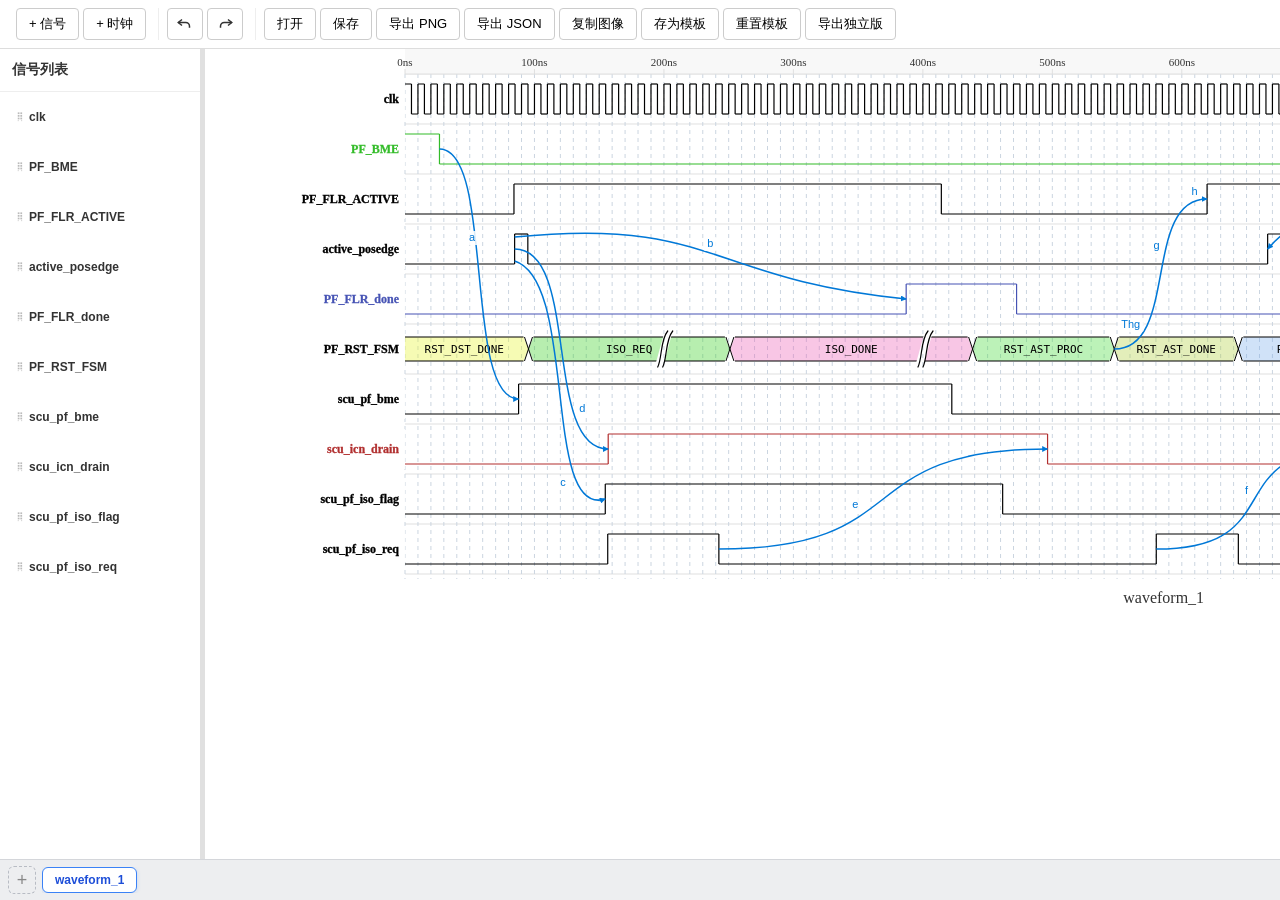
==== index.html @ 1f9a8b3c "feat: 同信号内弧形曲线箭头支持（如BUS状态间跳转）" ====
<!DOCTYPE html>
<html lang="zh-CN">
<head>
  <meta charset="UTF-8">
  <meta name="viewport" content="width=device-width, initial-scale=1.0">
  <title>波形图编辑器</title>
  <link rel="stylesheet" href="styles/main.css?v=8">
</head>
<body>
  <div class="app-container">
    <!-- 工具栏 -->
    <div class="toolbar" id="toolbar">
      <div class="toolbar-group">
        <button class="toolbar-btn" id="addSignalBtn" title="添加信号">+ 信号</button>
        <button class="toolbar-btn" id="addClockBtn" title="添加时钟">+ 时钟</button>
      </div>
      <div class="toolbar-group">
        <button class="toolbar-btn icon-btn" id="undoBtn" title="撤销 (Ctrl+Z)">
          <svg width="18" height="18" viewBox="0 0 24 24" fill="none" stroke="currentColor" stroke-width="2">
            <path d="M3 10h10a5 5 0 0 1 5 5v2"/>
            <polyline points="8 14 3 10 8 6"/>
          </svg>
        </button>
        <button class="toolbar-btn icon-btn" id="redoBtn" title="重做 (Ctrl+Y)">
          <svg width="18" height="18" viewBox="0 0 24 24" fill="none" stroke="currentColor" stroke-width="2">
            <path d="M21 10H11a5 5 0 0 0-5 5v2"/>
            <polyline points="16 14 21 10 16 6"/>
          </svg>
        </button>
      </div>
      <div class="toolbar-group">
        <button class="toolbar-btn" id="openProjectBtn" title="打开项目 (.wfp)">打开</button>
        <button class="toolbar-btn" id="saveProjectBtn" title="保存项目 (.wfp)">保存</button>
        <button class="toolbar-btn" id="exportPngBtn" title="导出 PNG">导出 PNG</button>
        <button class="toolbar-btn" id="exportJsonBtn" title="导出 JSON">导出 JSON</button>
        <button class="toolbar-btn" id="copyToClipboardBtn" title="复制图像到剪贴板">复制图像</button>
        <button class="toolbar-btn" id="saveTemplateBtn" title="保存当前波形为模板，新建时自动使用">存为模板</button>
        <button class="toolbar-btn" id="resetTemplateBtn" title="恢复默认模板">重置模板</button>
        <button class="toolbar-btn" id="exportStandaloneBtn" title="导出含当前波形的独立HTML，发给别人可直接使用">导出独立版</button>
      </div>
    </div>

    <!-- 主内容区 -->
    <div class="main-content">
      <!-- 信号列表面板 -->
      <div class="signal-panel" id="signalPanel">
        <div class="signal-panel-header">信号列表</div>
        <div class="signal-list" id="signalList">
          <!-- 信号项动态生成 -->
        </div>
      </div>

      <!-- 可拖拽分隔线 -->
      <div class="panel-resizer" id="panelResizer"></div>

      <!-- 波形编辑区 -->
      <div class="waveform-container">
        <div class="waveform-canvas" id="waveformCanvas">
          <svg class="waveform-svg" id="waveformSvg">
            <!-- 波形动态生成 -->
          </svg>
        </div>
      </div>

      <!-- 属性面板 -->
      <div class="property-panel" id="propertyPanel" style="display: none;">
        <div class="property-panel-header">
        <span class="property-panel-title">属性</span>
        <button class="property-panel-close" id="propertyPanelClose" title="关闭">&times;</button>
      </div>
        <div id="propertyContent">
        </div>
      </div>
    </div>

    <!-- Sheet 标签栏 -->
    <div class="sheet-tabs" id="sheetTabs">
      <button class="sheet-tab-add" id="addSheetBtn" title="新建波形图">+</button>
      <div class="sheet-tabs-list" id="sheetTabsList">
        <!-- Sheet 标签动态生成 -->
      </div>
    </div>
  </div>

  <script type="module" src="src/main.js?v=264"></script>
</body>
</html>
---- styles/main.css ----
/* 波形图编辑器全局样式 */

* {
  margin: 0;
  padding: 0;
  box-sizing: border-box;
}

body {
  font-family: -apple-system, BlinkMacSystemFont, 'Segoe UI', Roboto, Oxygen, Ubuntu, sans-serif;
  font-size: 14px;
  color: #333;
  background: #f5f5f5;
  overflow: hidden;
}

/* 主布局 */
.app-container {
  display: flex;
  flex-direction: column;
  height: 100vh;
}

/* 工具栏 */
.toolbar {
  display: flex;
  align-items: center;
  gap: 8px;
  padding: 8px 16px;
  background: #fff;
  border-bottom: 1px solid #ddd;
}

.toolbar-group {
  display: flex;
  align-items: center;
  gap: 4px;
  padding-right: 12px;
  border-right: 1px solid #eee;
}

.toolbar-group:last-child {
  border-right: none;
}

.toolbar-btn {
  padding: 6px 12px;
  border: 1px solid #ccc;
  border-radius: 4px;
  background: #fff;
  cursor: pointer;
  font-size: 13px;
  transition: all 0.15s;
}

.toolbar-btn:hover {
  background: #f0f0f0;
}

.toolbar-btn.active {
  background: #0078D7;
  color: #fff;
  border-color: #0078D7;
}

/* 图标按钮 */
.icon-btn {
  padding: 6px 8px;
  display: flex;
  align-items: center;
  justify-content: center;
}

.icon-btn svg {
  stroke: #333;
}

.icon-btn:hover svg {
  stroke: #000;
}

/* 主内容区 */
.main-content {
  display: flex;
  flex: 1;
  overflow: hidden;
}

/* 信号列表面板 */
.signal-panel {
  width: 200px;
  min-width: 100px;
  max-width: 400px;
  background: #fff;
  border-right: none;
  display: flex;
  flex-direction: column;
  flex-shrink: 0;
}

/* 面板分隔拖拽条 */
.panel-resizer {
  width: 5px;
  cursor: col-resize;
  background: #e0e0e0;
  flex-shrink: 0;
  position: relative;
  transition: background 0.15s;
}

.panel-resizer:hover,
.panel-resizer.active {
  background: #3b82f6;
}

.signal-panel-header {
  padding: 12px;
  border-bottom: 1px solid #eee;
  font-weight: 600;
}

.signal-list {
  flex: 1;
  overflow-y: auto;
  padding: 0 8px;
}

.signal-item {
  display: flex;
  align-items: center;
  height: 50px;
  padding: 0 8px;
  border-radius: 4px;
  cursor: pointer;
  margin-bottom: 0;
  box-sizing: border-box;
  transition: background 0.15s;
}

.signal-item:hover {
  background: #f5f5f5;
}

.signal-item.selected {
  background: #e6f3ff;
}

.signal-item.dragging {
  opacity: 0.4;
}

.signal-item.drag-over {
  border-bottom: 2px solid #0078D7;
}

.signal-item.drag-over-top {
  border-top: 2px solid #0078D7;
}

.drag-handle {
  cursor: grab;
  color: #bbb;
  font-size: 14px;
  margin-right: 6px;
  user-select: none;
  -webkit-user-select: none;
}

.drag-handle:hover {
  color: #666;
}

.signal-item.dragging .drag-handle {
  cursor: grabbing;
}

.signal-item-name {
  flex: 1;
  overflow: hidden;
  text-overflow: ellipsis;
  white-space: nowrap;
  font-size: 12px;
  font-weight: 600;
}

.signal-item-actions {
  display: none;
}

.signal-item:hover .signal-item-actions {
  display: flex;
  gap: 4px;
}

.signal-item-btn {
  padding: 2px 6px;
  border: none;
  background: transparent;
  cursor: pointer;
  opacity: 0.6;
}

.signal-item-btn:hover {
  opacity: 1;
}

/* 波形编辑区 */
.waveform-container {
  flex: 1;
  display: flex;
  flex-direction: column;
  overflow: hidden;
}

.waveform-canvas {
  flex: 1;
  overflow: auto;
  background: #fff;
}

.waveform-svg {
  display: block;
}

/* 属性面板 */
.property-panel {
  width: 250px;
  background: #fff;
  border-left: 1px solid #ddd;
  padding: 16px;
  overflow-y: auto;
}

.property-panel-header {
  display: flex;
  align-items: center;
  justify-content: space-between;
  margin-bottom: 12px;
  padding-bottom: 8px;
  border-bottom: 1px solid #eee;
}

.property-panel-title {
  font-weight: 600;
}

.property-panel-close {
  background: none;
  border: none;
  font-size: 18px;
  cursor: pointer;
  color: #999;
  line-height: 1;
  padding: 0 4px;
}

.property-panel-close:hover {
  color: #333;
}

.property-group {
  margin-bottom: 16px;
}

.property-label {
  font-size: 12px;
  color: #666;
  margin-bottom: 4px;
}

.property-input {
  width: 100%;
  padding: 6px 8px;
  border: 1px solid #ddd;
  border-radius: 4px;
  font-size: 13px;
}

.property-input:focus {
  outline: none;
  border-color: #0078D7;
}

/* 电平选择弹出框 */
.level-popup {
  position: absolute;
  background: #fff;
  border: 1px solid #ddd;
  border-radius: 4px;
  box-shadow: 0 2px 8px rgba(0,0,0,0.15);
  padding: 4px;
  z-index: 100;
}

.level-option {
  display: flex;
  align-items: center;
  gap: 8px;
  padding: 6px 12px;
  cursor: pointer;
  border-radius: 4px;
}

.level-option:hover {
  background: #f5f5f5;
}

.level-preview {
  width: 24px;
  height: 16px;
  border: 1px solid #ccc;
}

.level-popup-divider {
  height: 1px;
  background: #e0e0e0;
  margin: 3px 4px;
}

.bus-gap-btn {
  padding: 4px 8px;
  background: #f0f0f0;
  color: #333;
  border: 1px solid #ccc;
  border-radius: 4px;
  cursor: pointer;
  font-size: 14px;
}

.bus-gap-btn:hover {
  background: #e0e0e0;
}

.bus-value {
  font-family: monospace;
  font-size: 13px;
  color: #333;
}

.bus-input-container {
  display: flex;
  gap: 8px;
  padding: 8px;
}

.bus-input {
  width: 80px;
  padding: 4px 8px;
  font-family: monospace;
  font-size: 13px;
  border: 1px solid #ccc;
  border-radius: 4px;
}

.bus-apply-btn {
  padding: 4px 12px;
  background: #0078D7;
  color: white;
  border: none;
  border-radius: 4px;
  cursor: pointer;
  font-size: 12px;
}

.bus-apply-btn:hover {
  background: #005A9E;
}

.bus-delete-btn {
  padding: 4px 12px;
  background: #dc3545;
  color: white;
  border: none;
  border-radius: 4px;
  cursor: pointer;
  font-size: 12px;
}

.bus-delete-btn:hover {
  background: #c82333;
}

/* 滚动条样式 */
::-webkit-scrollbar {
  width: 8px;
  height: 8px;
}

::-webkit-scrollbar-track {
  background: #f1f1f1;
}

::-webkit-scrollbar-thumb {
  background: #ccc;
  border-radius: 4px;
}

::-webkit-scrollbar-thumb:hover {
  background: #aaa;
}

/* 依赖箭头样式 */
.dependency-arrow {
  transition: stroke 0.15s, stroke-width 0.15s;
}

.dependency-arrow:hover {
  stroke: #005A9E;
}

.dependency-hit-area {
  pointer-events: stroke;
}

.temp-arrow {
  pointer-events: none;
}

/* 箭头端点手柄 */
.arrow-endpoint {
  transition: fill 0.15s, stroke 0.15s;
}

.arrow-endpoint:hover {
  fill: rgba(0, 120, 215, 0.3);
  stroke: #0078D7;
  stroke-width: 1;
}

/* 端点拖拽预览 */
.arrow-endpoint-preview {
  pointer-events: none;
}

/* Sheet 标签栏 */
.sheet-tabs {
  display: flex;
  align-items: center;
  background: #edeef0;
  border-top: 1px solid #d4d6da;
  min-height: 36px;
  padding: 6px 8px;
  flex-shrink: 0;
  gap: 0;
}

.sheet-tabs-list {
  display: flex;
  flex: 1;
  overflow-x: auto;
  align-items: center;
  gap: 6px;
  padding: 0;
}

.sheet-tabs-list::-webkit-scrollbar {
  height: 0;
}

.sheet-tab {
  display: inline-flex;
  align-items: center;
  gap: 8px;
  padding: 5px 12px;
  font-size: 12px;
  cursor: pointer;
  border: 1px solid #c8cad0;
  border-radius: 6px;
  white-space: nowrap;
  color: #555;
  background: #fafafa;
  transition: all 0.15s;
  user-select: none;
  flex-shrink: 0;
  box-shadow: 0 1px 2px rgba(0,0,0,0.06);
}

.sheet-tab:hover {
  background: #fff;
  border-color: #a0a4ac;
  box-shadow: 0 1px 3px rgba(0,0,0,0.1);
}

.sheet-tab.active {
  background: #fff;
  border-color: #3b82f6;
  color: #1d4ed8;
  font-weight: 600;
  box-shadow: 0 1px 4px rgba(59,130,246,0.2);
}

.sheet-tab-name {
  overflow: hidden;
  text-overflow: ellipsis;
}

.sheet-tab-name-input {
  border: 1px solid #3b82f6;
  border-radius: 4px;
  padding: 1px 6px;
  font-size: 12px;
  font-family: inherit;
  width: 90px;
  outline: none;
  background: #fff;
}

.sheet-tab-close {
  display: flex;
  align-items: center;
  justify-content: center;
  width: 18px;
  height: 18px;
  border-radius: 4px;
  font-size: 11px;
  color: #aaa;
  cursor: pointer;
  flex-shrink: 0;
  line-height: 1;
  transition: all 0.15s;
}

.sheet-tab-close:hover {
  background: #ef4444;
  color: #fff;
}

.sheet-tab-add {
  display: flex;
  align-items: center;
  justify-content: center;
  width: 28px;
  height: 28px;
  border: 1px dashed #b8bcc4;
  background: transparent;
  color: #888;
  font-size: 18px;
  cursor: pointer;
  flex-shrink: 0;
  border-radius: 6px;
  line-height: 1;
  margin-right: 6px;
  transition: all 0.15s;
}

.sheet-tab-add:hover {
  border-color: #3b82f6;
  color: #3b82f6;
  border-style: solid;
  background: #f0f6ff;
}
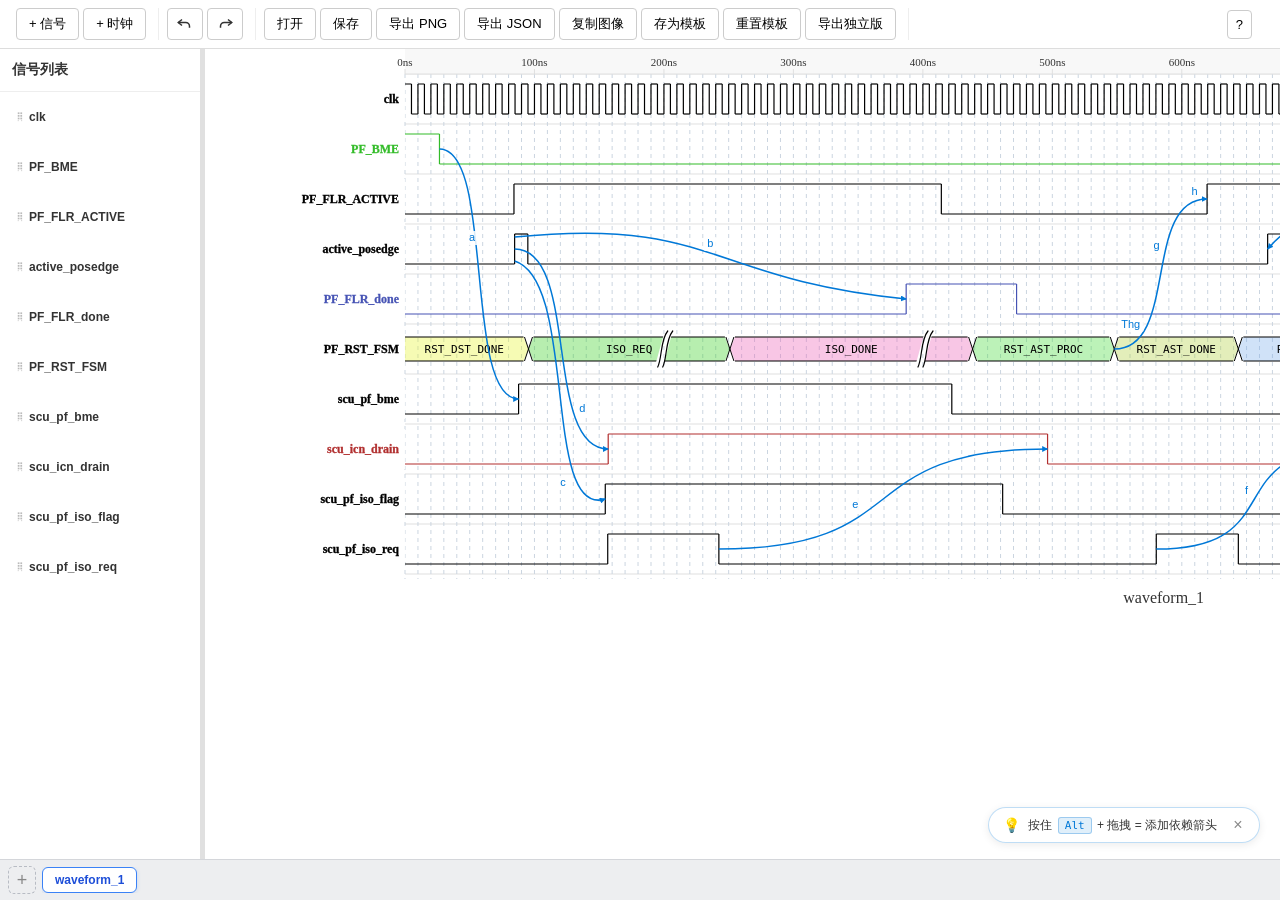
==== commit 7542d5e8: "feat: 新增快捷键帮助系统 + 修复时钟相位偏移左侧空白 - 工具栏右侧新增 ? 帮助按钮，点击弹出快捷键说明弹窗 - 波形区右下角浮动提示条（Alt/Option+拖拽=添加箭头），可关闭且记住" ====
--- a/index.html
+++ b/index.html
@@ -4,7 +4,7 @@
   <meta charset="UTF-8">
   <meta name="viewport" content="width=device-width, initial-scale=1.0">
   <title>波形图编辑器</title>
-  <link rel="stylesheet" href="styles/main.css?v=8">
+  <link rel="stylesheet" href="styles/main.css?v=10">
 </head>
 <body>
   <div class="app-container">
@@ -38,6 +38,9 @@
         <button class="toolbar-btn" id="resetTemplateBtn" title="恢复默认模板">重置模板</button>
         <button class="toolbar-btn" id="exportStandaloneBtn" title="导出含当前波形的独立HTML，发给别人可直接使用">导出独立版</button>
       </div>
+      <div class="toolbar-group" style="margin-left: auto;">
+        <button class="toolbar-btn icon-btn" id="helpBtn" title="快捷键说明">?</button>
+      </div>
     </div>
 
     <!-- 主内容区 -->
@@ -59,6 +62,12 @@
           <svg class="waveform-svg" id="waveformSvg">
             <!-- 波形动态生成 -->
           </svg>
+          <!-- 快捷键提示条 -->
+          <div class="hint-bar" id="hintBar" style="display:none;">
+            <span class="hint-icon">💡</span>
+            <span class="hint-text">按住 <kbd id="altKeyHint">Alt</kbd> + 拖拽 = 添加依赖箭头</span>
+            <button class="hint-close" id="hintCloseBtn" title="不再显示">×</button>
+          </div>
         </div>
       </div>
 
@@ -73,6 +82,35 @@
       </div>
     </div>
 
+    <!-- 快捷键说明弹窗 -->
+    <div class="help-modal" id="helpModal" style="display:none;">
+      <div class="help-modal-mask" id="helpModalMask"></div>
+      <div class="help-modal-content">
+        <div class="help-modal-header">
+          <span>快捷键与操作说明</span>
+          <button class="help-modal-close" id="helpModalClose" title="关闭">×</button>
+        </div>
+        <div class="help-modal-body">
+          <table class="help-table">
+            <tr><th colspan="2">依赖箭头</th></tr>
+            <tr><td><kbd class="alt-key">Alt</kbd> + 拖拽</td><td>在信号间创建依赖箭头</td></tr>
+            <tr><td>双击箭头</td><td>添加文字标注</td></tr>
+            <tr><td>点选箭头 + Delete</td><td>删除箭头</td></tr>
+            <tr><th colspan="2">波形编辑</th></tr>
+            <tr><td>在波形区拖拽</td><td>设置信号电平（高/低/X/Z）</td></tr>
+            <tr><td>拖拽跳变沿</td><td>微调跳变位置</td></tr>
+            <tr><td>双击总线段</td><td>编辑总线值</td></tr>
+            <tr><td>双击信号名</td><td>重命名信号</td></tr>
+            <tr><th colspan="2">全局快捷键</th></tr>
+            <tr><td><kbd class="mod-key">Ctrl</kbd> + <kbd>Z</kbd></td><td>撤销</td></tr>
+            <tr><td><kbd class="mod-key">Ctrl</kbd> + <kbd>Y</kbd></td><td>重做</td></tr>
+            <tr><td><kbd>Delete</kbd></td><td>删除选中项（信号/箭头/分隔符）</td></tr>
+          </table>
+          <p class="help-tip">💡 Mac 用户：<kbd>Alt</kbd> = <kbd>Option (⌥)</kbd>，<kbd>Ctrl</kbd> = <kbd>Cmd (⌘)</kbd></p>
+        </div>
+      </div>
+    </div>
+
     <!-- Sheet 标签栏 -->
     <div class="sheet-tabs" id="sheetTabs">
       <button class="sheet-tab-add" id="addSheetBtn" title="新建波形图">+</button>
@@ -82,6 +120,6 @@
     </div>
   </div>
 
-  <script type="module" src="src/main.js?v=264"></script>
+  <script type="module" src="src/main.js?v=269"></script>
 </body>
 </html>
--- a/styles/main.css
+++ b/styles/main.css
@@ -216,6 +216,195 @@
   flex: 1;
   overflow: auto;
   background: #fff;
+  position: relative;
+}
+
+/* 快捷键提示条（右下角浮动） */
+.hint-bar {
+  position: absolute;
+  bottom: 16px;
+  right: 20px;
+  display: flex;
+  align-items: center;
+  gap: 8px;
+  padding: 8px 12px 8px 14px;
+  background: rgba(255, 255, 255, 0.7);
+  backdrop-filter: blur(8px);
+  -webkit-backdrop-filter: blur(8px);
+  border: 1px solid rgba(0, 120, 215, 0.25);
+  border-radius: 20px;
+  box-shadow: 0 2px 8px rgba(0, 0, 0, 0.08);
+  font-size: 12px;
+  color: #333;
+  pointer-events: auto;
+  z-index: 10;
+  transition: opacity 0.3s;
+}
+
+.hint-bar .hint-icon {
+  font-size: 14px;
+}
+
+.hint-bar .hint-text {
+  user-select: none;
+}
+
+.hint-bar kbd {
+  display: inline-block;
+  padding: 1px 6px;
+  margin: 0 2px;
+  background: rgba(0, 120, 215, 0.12);
+  border: 1px solid rgba(0, 120, 215, 0.3);
+  border-radius: 3px;
+  font-family: monospace;
+  font-size: 11px;
+  color: #0078D7;
+}
+
+.hint-bar .hint-close {
+  width: 18px;
+  height: 18px;
+  margin-left: 4px;
+  padding: 0;
+  background: transparent;
+  border: none;
+  border-radius: 50%;
+  cursor: pointer;
+  font-size: 16px;
+  line-height: 1;
+  color: #888;
+  transition: background 0.2s, color 0.2s;
+}
+
+.hint-bar .hint-close:hover {
+  background: rgba(0, 0, 0, 0.08);
+  color: #333;
+}
+
+/* 快捷键说明弹窗 */
+.help-modal {
+  position: fixed;
+  top: 0;
+  left: 0;
+  right: 0;
+  bottom: 0;
+  z-index: 1000;
+}
+
+.help-modal-mask {
+  position: absolute;
+  inset: 0;
+  background: rgba(0, 0, 0, 0.4);
+}
+
+.help-modal-content {
+  position: absolute;
+  top: 50%;
+  left: 50%;
+  transform: translate(-50%, -50%);
+  width: 460px;
+  max-height: 80vh;
+  background: #fff;
+  border-radius: 8px;
+  box-shadow: 0 8px 32px rgba(0, 0, 0, 0.2);
+  display: flex;
+  flex-direction: column;
+  overflow: hidden;
+}
+
+.help-modal-header {
+  display: flex;
+  align-items: center;
+  justify-content: space-between;
+  padding: 12px 16px;
+  border-bottom: 1px solid #eee;
+  font-size: 14px;
+  font-weight: 600;
+  color: #333;
+}
+
+.help-modal-close {
+  width: 24px;
+  height: 24px;
+  background: transparent;
+  border: none;
+  border-radius: 4px;
+  cursor: pointer;
+  font-size: 20px;
+  line-height: 1;
+  color: #666;
+}
+
+.help-modal-close:hover {
+  background: #f0f0f0;
+  color: #333;
+}
+
+.help-modal-body {
+  padding: 12px 16px 16px;
+  overflow-y: auto;
+}
+
+.help-table {
+  width: 100%;
+  border-collapse: collapse;
+  font-size: 13px;
+}
+
+.help-table th {
+  text-align: left;
+  padding: 8px 6px 4px;
+  color: #0078D7;
+  font-size: 12px;
+  font-weight: 600;
+  border-bottom: 1px solid #e8e8e8;
+}
+
+.help-table td {
+  padding: 6px;
+  vertical-align: middle;
+  color: #444;
+}
+
+.help-table td:first-child {
+  width: 42%;
+  color: #222;
+}
+
+.help-table tr:not(:last-child) td {
+  border-bottom: 1px solid #f5f5f5;
+}
+
+.help-table kbd,
+.help-tip kbd {
+  display: inline-block;
+  padding: 1px 6px;
+  margin: 0 2px;
+  background: #f5f5f5;
+  border: 1px solid #d0d0d0;
+  border-bottom-width: 2px;
+  border-radius: 3px;
+  font-family: monospace;
+  font-size: 12px;
+  color: #333;
+  line-height: 1.4;
+}
+
+.help-table kbd.alt-key,
+.help-table kbd.mod-key {
+  background: rgba(0, 120, 215, 0.08);
+  border-color: rgba(0, 120, 215, 0.3);
+  color: #0078D7;
+}
+
+.help-tip {
+  margin: 12px 0 0;
+  padding: 8px 10px;
+  background: #fffbe6;
+  border: 1px solid #ffe58f;
+  border-radius: 4px;
+  font-size: 12px;
+  color: #614700;
 }
 
 .waveform-svg {
@@ -366,7 +555,8 @@
   background: #005A9E;
 }
 
-.bus-delete-btn {
+.bus-delete-btn,
+.bus-delete-seg-btn {
   padding: 4px 12px;
   background: #dc3545;
   color: white;
@@ -376,7 +566,8 @@
   font-size: 12px;
 }
 
-.bus-delete-btn:hover {
+.bus-delete-btn:hover,
+.bus-delete-seg-btn:hover {
   background: #c82333;
 }
 
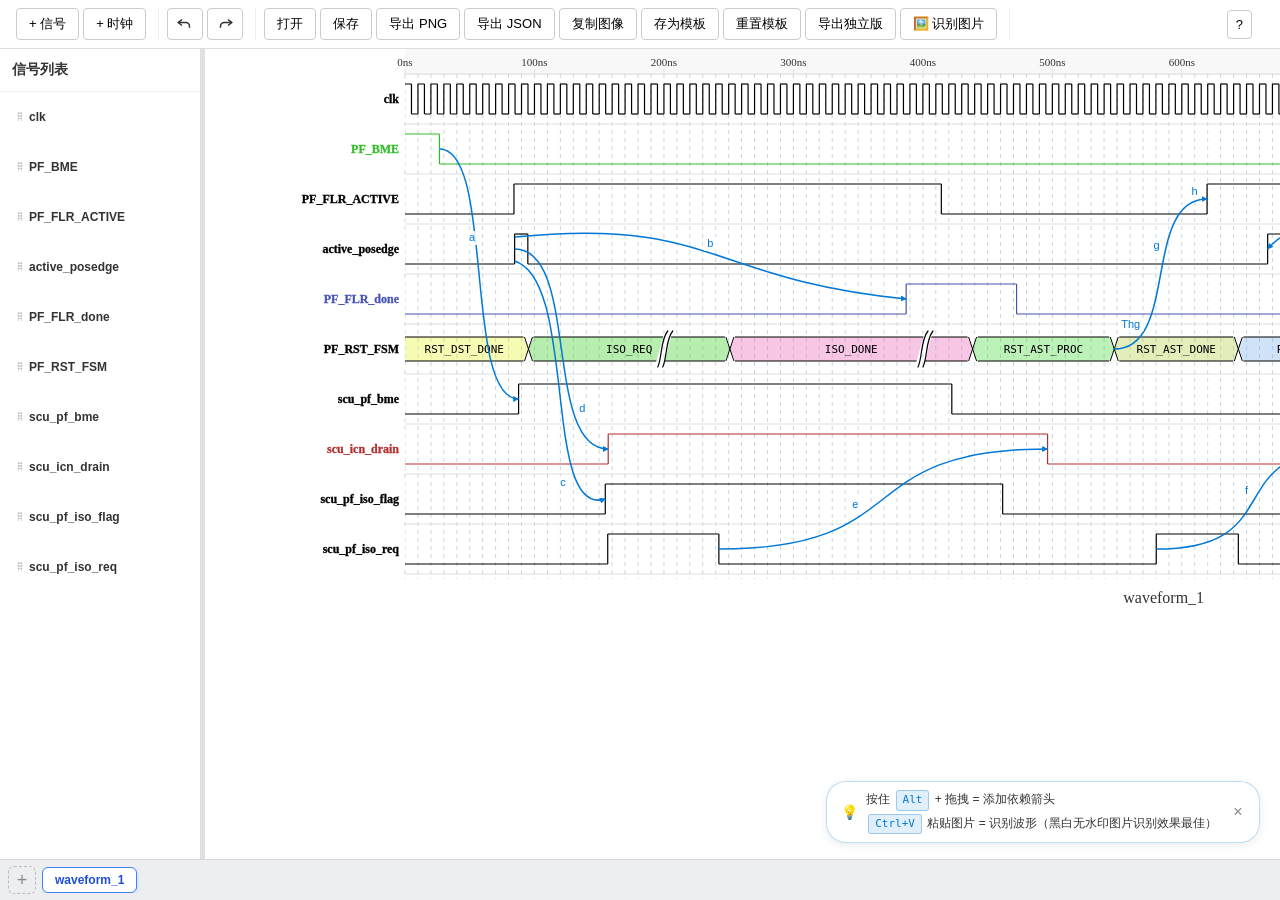
==== commit 4dc9b259: "feat: 常值波形识别增强 + 分隔符导出调试 + 弧形箭头朝向优化 - ImageRecognizer: 常值波形(恒0/恒1)识别支持，新增_detectConstantLevel方法 - Im" ====
--- a/index.html
+++ b/index.html
@@ -4,7 +4,7 @@
   <meta charset="UTF-8">
   <meta name="viewport" content="width=device-width, initial-scale=1.0">
   <title>波形图编辑器</title>
-  <link rel="stylesheet" href="styles/main.css?v=10">
+  <link rel="stylesheet" href="styles/main.css?v=11">
 </head>
 <body>
   <div class="app-container">
@@ -37,6 +37,7 @@
         <button class="toolbar-btn" id="saveTemplateBtn" title="保存当前波形为模板，新建时自动使用">存为模板</button>
         <button class="toolbar-btn" id="resetTemplateBtn" title="恢复默认模板">重置模板</button>
         <button class="toolbar-btn" id="exportStandaloneBtn" title="导出含当前波形的独立HTML，发给别人可直接使用">导出独立版</button>
+        <button class="toolbar-btn" id="importImageBtn" title="上传波形图片，自动识别并转换为可编辑波形">🖼️ 识别图片</button>
       </div>
       <div class="toolbar-group" style="margin-left: auto;">
         <button class="toolbar-btn icon-btn" id="helpBtn" title="快捷键说明">?</button>
@@ -65,7 +66,10 @@
           <!-- 快捷键提示条 -->
           <div class="hint-bar" id="hintBar" style="display:none;">
             <span class="hint-icon">💡</span>
-            <span class="hint-text">按住 <kbd id="altKeyHint">Alt</kbd> + 拖拽 = 添加依赖箭头</span>
+            <div class="hint-content">
+              <div>按住 <kbd id="altKeyHint">Alt</kbd> + 拖拽 = 添加依赖箭头</div>
+              <div><kbd id="pasteKeyHint">Ctrl+V</kbd> 粘贴图片 = 识别波形（黑白无水印图片识别效果最佳）</div>
+            </div>
             <button class="hint-close" id="hintCloseBtn" title="不再显示">×</button>
           </div>
         </div>
@@ -105,6 +109,9 @@
             <tr><td><kbd class="mod-key">Ctrl</kbd> + <kbd>Z</kbd></td><td>撤销</td></tr>
             <tr><td><kbd class="mod-key">Ctrl</kbd> + <kbd>Y</kbd></td><td>重做</td></tr>
             <tr><td><kbd>Delete</kbd></td><td>删除选中项（信号/箭头/分隔符）</td></tr>
+            <tr><th colspan="2">图片识别</th></tr>
+            <tr><td><kbd class="mod-key">Ctrl</kbd> + <kbd>V</kbd></td><td>粘贴图片 = 识别波形（黑白无水印图片识别效果最佳）</td></tr>
+            <tr><td>点击<kbd>🖼️ 识别图片</kbd></td><td>从本地选择波形图</td></tr>
           </table>
           <p class="help-tip">💡 Mac 用户：<kbd>Alt</kbd> = <kbd>Option (⌥)</kbd>，<kbd>Ctrl</kbd> = <kbd>Cmd (⌘)</kbd></p>
         </div>
@@ -120,6 +127,6 @@
     </div>
   </div>
 
-  <script type="module" src="src/main.js?v=269"></script>
+  <script type="module" src="src/main.js?v=282"></script>
 </body>
 </html>
--- a/styles/main.css
+++ b/styles/main.css
@@ -247,6 +247,14 @@
 
 .hint-bar .hint-text {
   user-select: none;
+}
+
+.hint-bar .hint-content {
+  display: flex;
+  flex-direction: column;
+  gap: 3px;
+  user-select: none;
+  line-height: 1.5;
 }
 
 .hint-bar kbd {
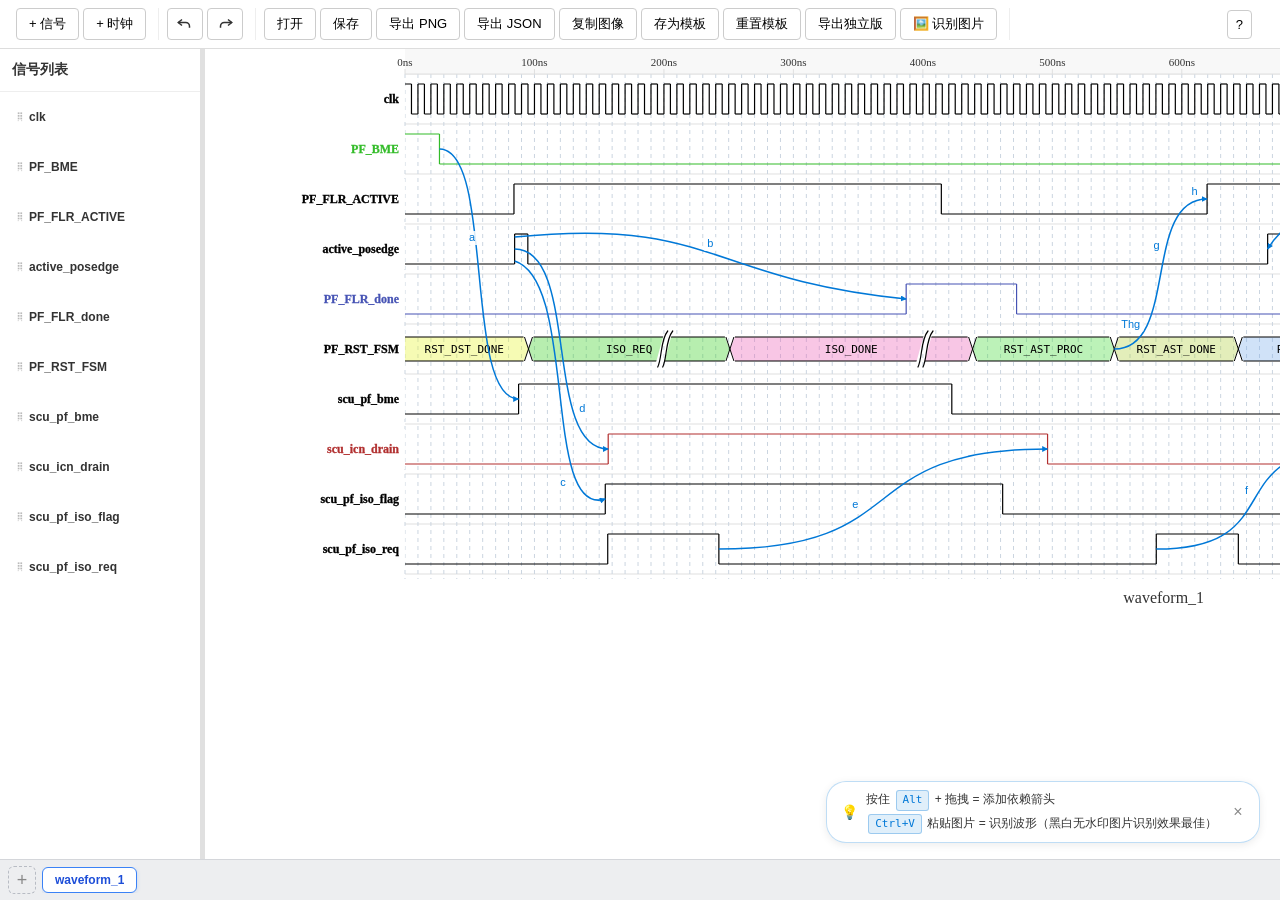
==== commit 5d90da5e: "fix: 同信号箭头改为对称圆弧（完美弧线） 旧公式: cp2.y = arcHeight*0.15, 上限80px → 曲线不对称+被压扁，有拐弯  新公式: cp1.y = cp2.y = -ar" ====
--- a/index.html
+++ b/index.html
@@ -127,6 +127,6 @@
     </div>
   </div>
 
-  <script type="module" src="src/main.js?v=282"></script>
+  <script type="module" src="src/main.js?v=287"></script>
 </body>
 </html>
